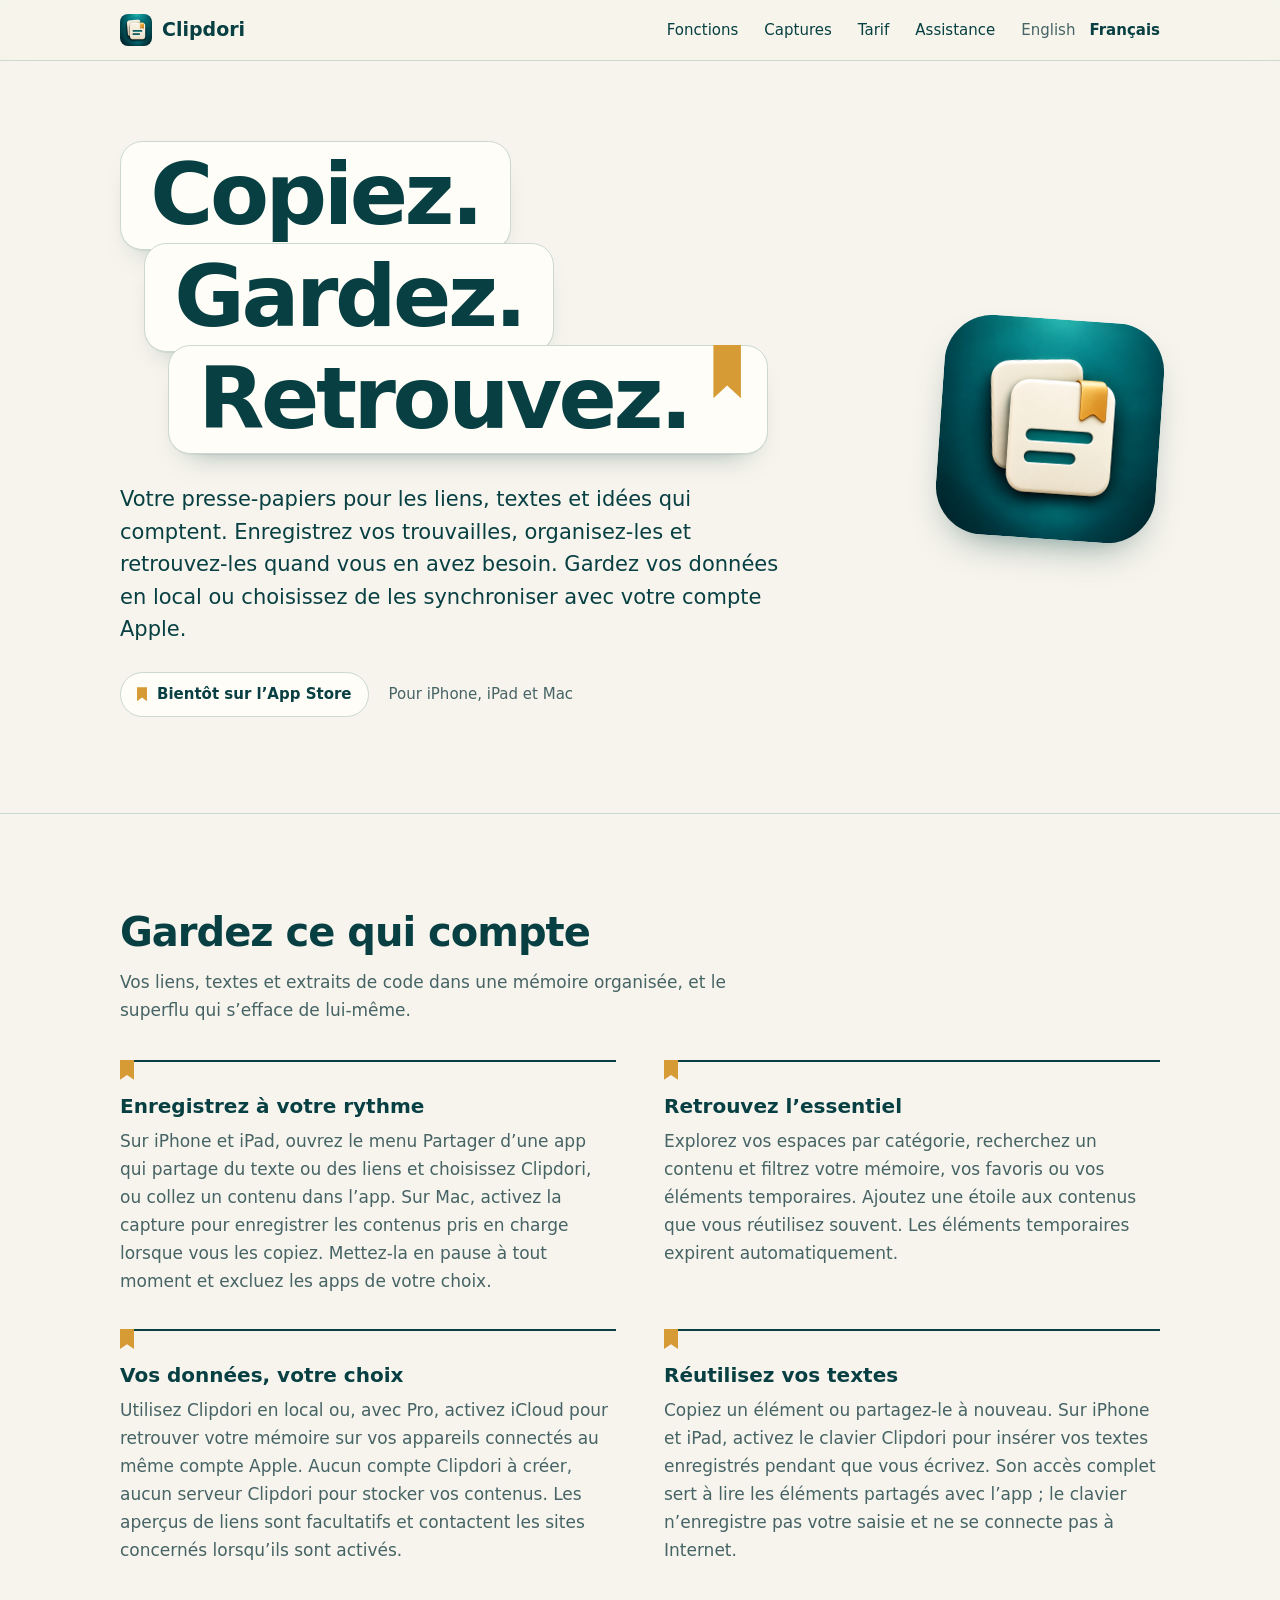
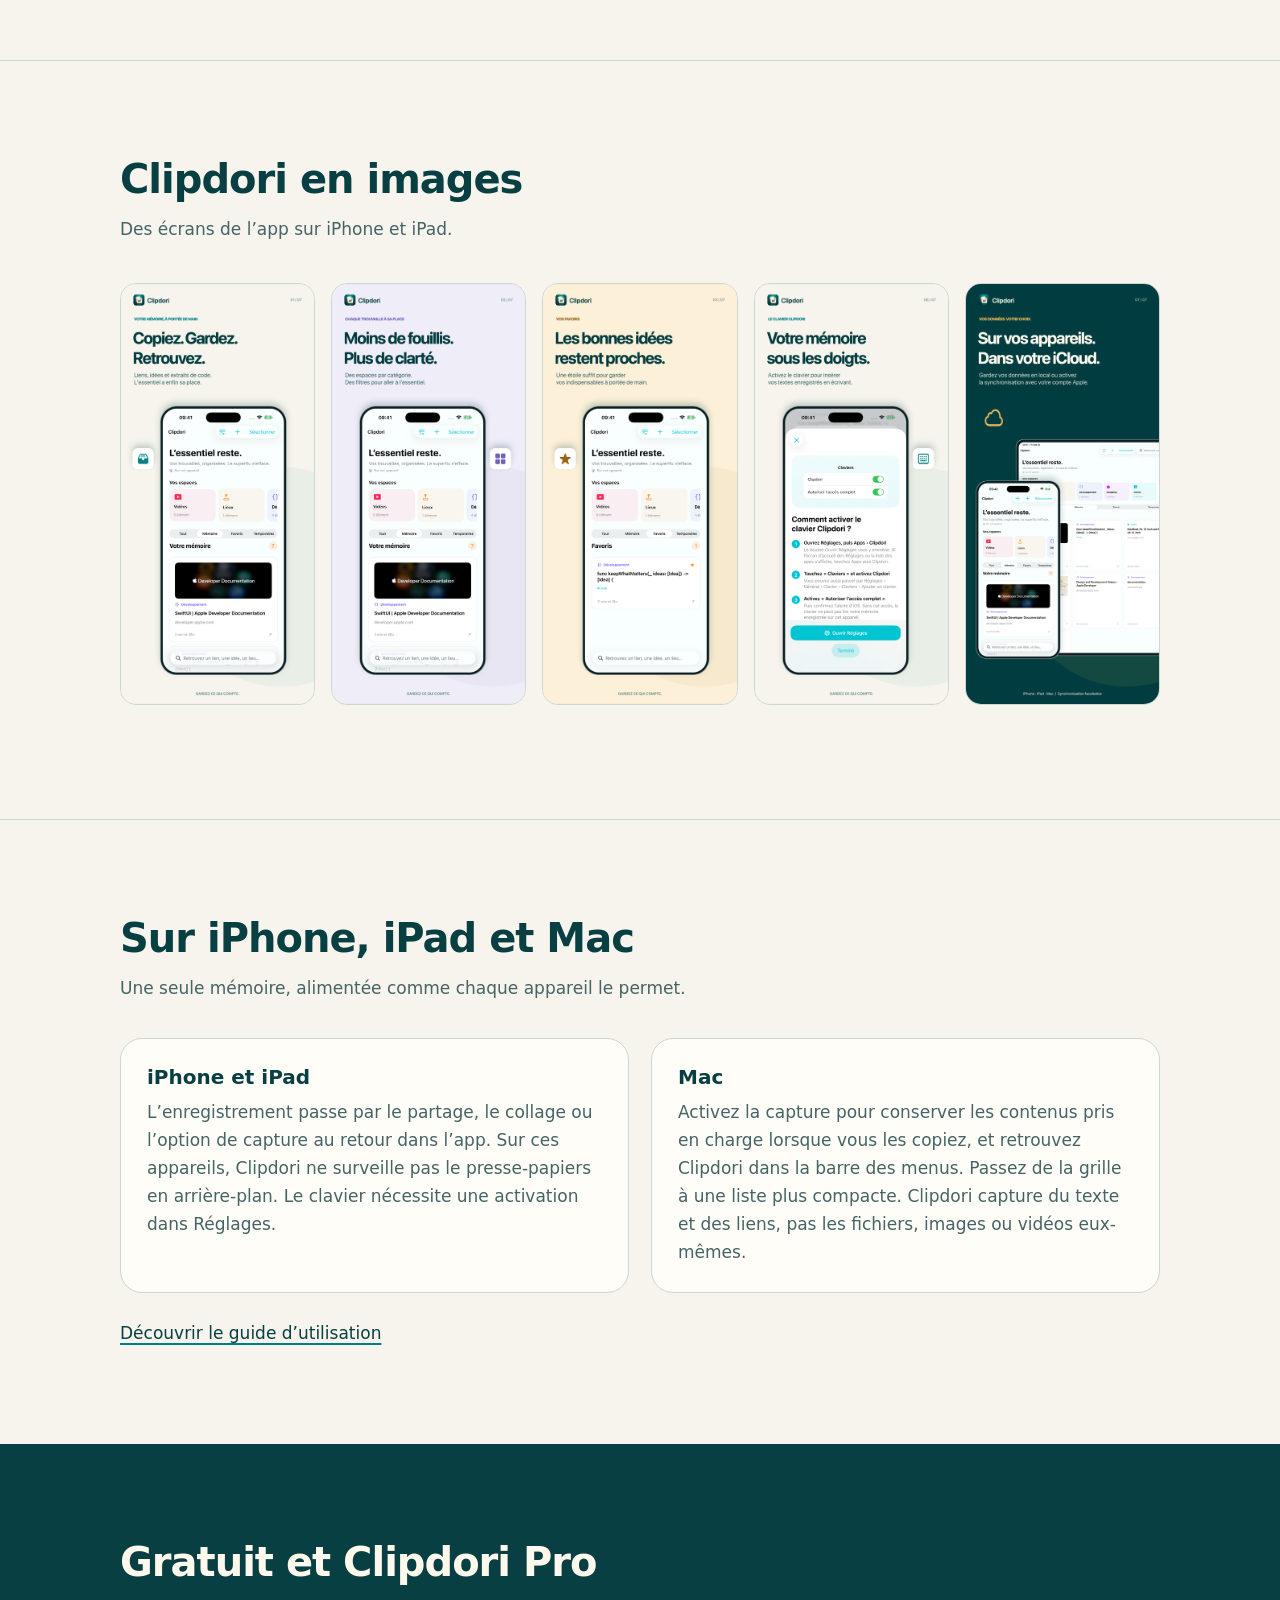
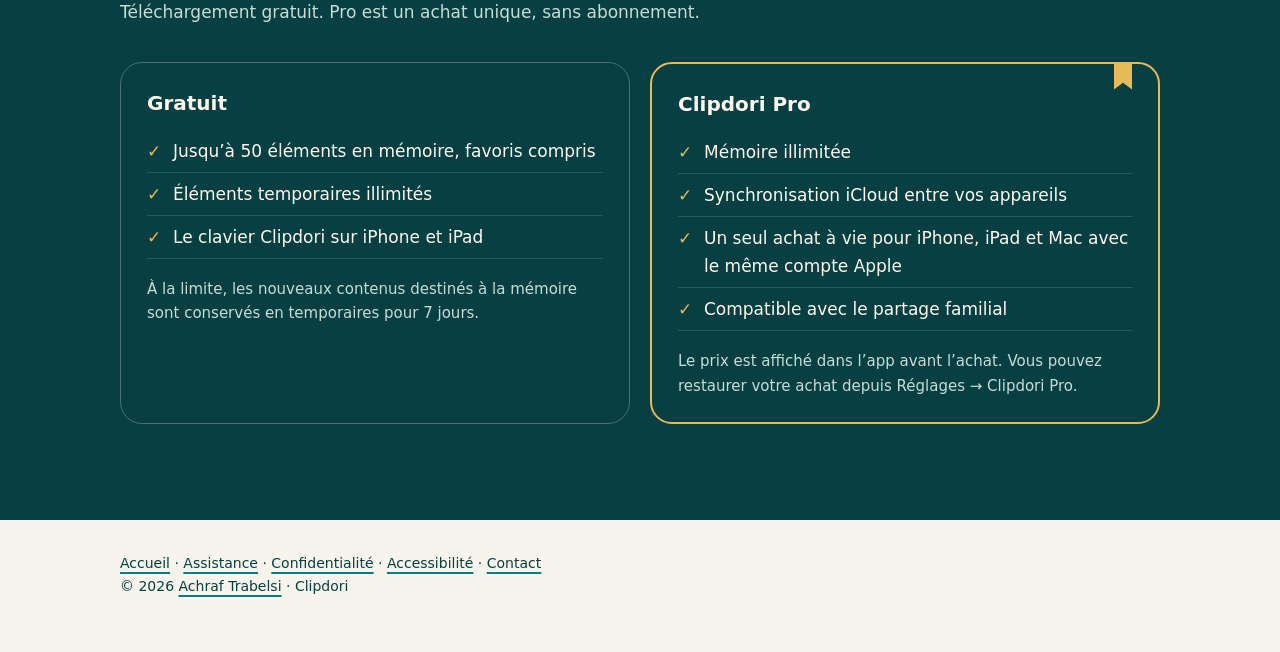
==== fr/index.html @ a02ed552 "feat: modern bilingual home page and shared footer Co-Authored-By: Claude Opus 5.5 <noreply@anthropi" ====
<!doctype html>
<html lang="fr">
<head>
<meta charset="utf-8">
<meta name="viewport" content="width=device-width,initial-scale=1">
<title>Clipdori — Copiez. Gardez. Retrouvez.</title>
<meta name="description" content="Clipdori : gardez vos textes, liens et extraits de code sur iPhone, iPad et Mac. Stockage sur votre appareil et synchronisation iCloud facultative. Bientôt sur l’App Store.">
<meta property="og:title" content="Clipdori — Copiez. Gardez. Retrouvez.">
<meta property="og:description" content="Votre presse-papiers pour les liens, textes et idées qui comptent, sur iPhone, iPad et Mac.">
<meta property="og:type" content="website">
<meta property="og:image" content="https://trabelsiachraf.com/clipdori-site/assets/icon.png">
<link rel="canonical" href="https://trabelsiachraf.com/clipdori-site/fr/">
<link rel="alternate" hreflang="en" href="https://trabelsiachraf.com/clipdori-site/">
<link rel="alternate" hreflang="fr" href="https://trabelsiachraf.com/clipdori-site/fr/">
<link rel="alternate" hreflang="x-default" href="https://trabelsiachraf.com/clipdori-site/">
<link rel="icon" type="image/png" href="../assets/icon.png">
<link rel="apple-touch-icon" href="../assets/icon.png">
<link rel="stylesheet" href="../style.css">
</head>
<body class="home">
<a class="skip" href="#main">Aller au contenu</a>

<header class="topbar">
  <div class="wrap bar">
    <a class="brand" href="https://trabelsiachraf.com/clipdori-site/fr/"><img src="../assets/icon.png" alt="" width="32" height="32">Clipdori</a>
    <nav class="sections" aria-label="Sections">
      <a href="#features">Fonctions</a>
      <a href="#screenshots">Captures</a>
      <a href="#pricing">Tarif</a>
      <a href="https://trabelsiachraf.com/clipdori-site/support.html#fr">Assistance</a>
    </nav>
    <nav class="lang" aria-label="Langue">
      <a href="https://trabelsiachraf.com/clipdori-site/" hreflang="en" lang="en">English</a>
      <a href="https://trabelsiachraf.com/clipdori-site/fr/" hreflang="fr" lang="fr" aria-current="page">Français</a>
    </nav>
  </div>
</header>

<main id="main">
<section class="hero">
  <div class="wrap">
    <img class="hero-icon" src="../assets/icon.png" alt="Icône de l’app Clipdori" width="256" height="256">
    <div>
      <h1><span>Copiez.</span> <span>Gardez.</span> <span>Retrouvez.</span></h1>
      <p class="lead">Votre presse-papiers pour les liens, textes et idées qui comptent. Enregistrez vos trouvailles, organisez-les et retrouvez-les quand vous en avez besoin. Gardez vos données en local ou choisissez de les synchroniser avec votre compte Apple.</p>
      <div class="cta">
        <p class="soon">Bientôt sur l’App Store</p>
        <p class="devices">Pour iPhone, iPad et Mac</p>
      </div>
    </div>
  </div>
</section>

<section class="band" id="features" aria-labelledby="features-title">
  <div class="wrap">
    <h2 id="features-title">Gardez ce qui compte</h2>
    <p class="intro">Vos liens, textes et extraits de code dans une mémoire organisée, et le superflu qui s’efface de lui-même.</p>
    <ul class="features">
      <li>
        <h3>Enregistrez à votre rythme</h3>
        <p>Sur iPhone et iPad, ouvrez le menu Partager d’une app qui partage du texte ou des liens et choisissez Clipdori, ou collez un contenu dans l’app. Sur Mac, activez la capture pour enregistrer les contenus pris en charge lorsque vous les copiez. Mettez-la en pause à tout moment et excluez les apps de votre choix.</p>
      </li>
      <li>
        <h3>Retrouvez l’essentiel</h3>
        <p>Explorez vos espaces par catégorie, recherchez un contenu et filtrez votre mémoire, vos favoris ou vos éléments temporaires. Ajoutez une étoile aux contenus que vous réutilisez souvent. Les éléments temporaires expirent automatiquement.</p>
      </li>
      <li>
        <h3>Vos données, votre choix</h3>
        <p>Utilisez Clipdori en local ou, avec Pro, activez iCloud pour retrouver votre mémoire sur vos appareils connectés au même compte Apple. Aucun compte Clipdori à créer, aucun serveur Clipdori pour stocker vos contenus. Les aperçus de liens sont facultatifs et contactent les sites concernés lorsqu’ils sont activés.</p>
      </li>
      <li>
        <h3>Réutilisez vos textes</h3>
        <p>Copiez un élément ou partagez-le à nouveau. Sur iPhone et iPad, activez le clavier Clipdori pour insérer vos textes enregistrés pendant que vous écrivez. Son accès complet sert à lire les éléments partagés avec l’app ; le clavier n’enregistre pas votre saisie et ne se connecte pas à Internet.</p>
      </li>
    </ul>
  </div>
</section>

<section class="band" id="screenshots" aria-labelledby="screenshots-title">
  <div class="wrap">
    <h2 id="screenshots-title">Clipdori en images</h2>
    <p class="intro">Des écrans de l’app sur iPhone et iPad.</p>
  </div>
  <ul class="shots" tabindex="0" aria-label="Captures d’écran, faites défiler horizontalement">
    <li><img src="../assets/fr/01-keep.png" width="480" height="1043" alt="« Copiez. Gardez. Retrouvez. » Clipdori sur iPhone : vos espaces par catégorie et votre mémoire avec un lien enregistré."></li>
    <li><img src="../assets/fr/02-organize.png" width="480" height="1043" loading="lazy" alt="« Moins de fouillis. Plus de clarté. » Les espaces par catégorie et les filtres Tout, Mémoire, Favoris et Temporaires."></li>
    <li><img src="../assets/fr/03-favorites.png" width="480" height="1043" loading="lazy" alt="« Les bonnes idées restent proches. » Le filtre Favoris avec un extrait de code marqué d’une étoile."></li>
    <li><img src="../assets/fr/06-keyboard.png" width="480" height="1043" loading="lazy" alt="« Votre mémoire sous les doigts. » Le guide de l’app pour activer le clavier Clipdori en trois étapes."></li>
    <li><img src="../assets/fr/07-icloud.png" width="480" height="1043" loading="lazy" alt="« Sur vos appareils. Dans votre iCloud. » Clipdori sur iPhone et iPad ; gardez vos données en local ou activez la synchronisation avec votre compte Apple."></li>
  </ul>
</section>

<section class="band" id="platforms" aria-labelledby="platforms-title">
  <div class="wrap">
    <h2 id="platforms-title">Sur iPhone, iPad et Mac</h2>
    <p class="intro">Une seule mémoire, alimentée comme chaque appareil le permet.</p>
    <div class="platforms">
      <div class="platform">
        <h3>iPhone et iPad</h3>
        <p>L’enregistrement passe par le partage, le collage ou l’option de capture au retour dans l’app. Sur ces appareils, Clipdori ne surveille pas le presse-papiers en arrière-plan. Le clavier nécessite une activation dans Réglages.</p>
      </div>
      <div class="platform">
        <h3>Mac</h3>
        <p>Activez la capture pour conserver les contenus pris en charge lorsque vous les copiez, et retrouvez Clipdori dans la barre des menus. Passez de la grille à une liste plus compacte. Clipdori capture du texte et des liens, pas les fichiers, images ou vidéos eux-mêmes.</p>
      </div>
    </div>
    <p class="guide"><a href="https://trabelsiachraf.com/clipdori-site/support.html#fr">Découvrir le guide d’utilisation</a></p>
  </div>
</section>

<section class="band pricing" id="pricing" aria-labelledby="pricing-title">
  <div class="wrap">
    <h2 id="pricing-title">Gratuit et Clipdori Pro</h2>
    <p class="intro">Téléchargement gratuit. Pro est un achat unique, sans abonnement.</p>
    <div class="plans">
      <div class="plan">
        <h3>Gratuit</h3>
        <ul>
          <li>Jusqu’à 50 éléments en mémoire, favoris compris</li>
          <li>Éléments temporaires illimités</li>
          <li>Le clavier Clipdori sur iPhone et iPad</li>
        </ul>
        <p class="note">À la limite, les nouveaux contenus destinés à la mémoire sont conservés en temporaires pour 7 jours.</p>
      </div>
      <div class="plan pro">
        <h3>Clipdori Pro</h3>
        <ul>
          <li>Mémoire illimitée</li>
          <li>Synchronisation iCloud entre vos appareils</li>
          <li>Un seul achat à vie pour iPhone, iPad et Mac avec le même compte Apple</li>
          <li>Compatible avec le partage familial</li>
        </ul>
        <p class="note">Le prix est affiché dans l’app avant l’achat. Vous pouvez restaurer votre achat depuis Réglages → Clipdori Pro.</p>
      </div>
    </div>
  </div>
</section>
</main>

<footer class="site-footer">
  <a href="https://trabelsiachraf.com/clipdori-site/fr/">Accueil</a> ·
  <a href="https://trabelsiachraf.com/clipdori-site/support.html">Assistance</a> ·
  <a href="https://trabelsiachraf.com/clipdori-site/privacy.html">Confidentialité</a> ·
  <a href="https://trabelsiachraf.com/clipdori-site/accessibility.html">Accessibilité</a> ·
  <a href="mailto:trabelsiachraf.devapps@gmail.com">Contact</a>
  <p>© 2026 <a href="https://trabelsiachraf.com/">Achraf Trabelsi</a> · Clipdori</p>
</footer>
</body>
</html>
---- style.css ----
:root{color-scheme:light}*{box-sizing:border-box}body{margin:0;background:#f6f4ec;color:#073f42;font:17px/1.65 -apple-system,BlinkMacSystemFont,system-ui,sans-serif}main,header,footer{max-width:880px;margin:auto;padding:28px}header{display:flex;justify-content:space-between;gap:20px;border-bottom:1px solid #cad8d0}a{color:#007e83}nav{display:flex;gap:18px;flex-wrap:wrap}h1{font-size:clamp(32px,6vw,54px);line-height:1.12;letter-spacing:-.035em}h2{font-size:25px;margin-top:40px}h3{font-size:19px}article{padding:20px 0}aside{border-left:4px solid #d79b35;padding:16px;background:#fff1d5}footer{font-size:14px;border-top:1px solid #cad8d0}details{padding:18px 0;border-bottom:1px solid #cad8d0}summary{cursor:pointer;font-weight:600}code{overflow-wrap:anywhere}.language{font-size:14px;font-weight:600;letter-spacing:.08em;text-transform:uppercase}

a:focus-visible,summary:focus-visible{outline:3px solid #007e83;outline-offset:5px}a{overflow-wrap:anywhere}@media(max-width:520px){header{flex-direction:column}main,header,footer{padding:20px}}

/* Shared footer (home and sub-pages) */
.site-footer a{color:#073f42;text-decoration-color:#007e83;text-underline-offset:3px}
.site-footer p{margin:10px 0 0}

/* Home page (body.home) — palette: ivory #F6F4EC, ink #073F42, turquoise #007E83, gold #D79B35 */
.home{--ivory:#f6f4ec;--paper:#fffdf7;--ink:#073f42;--teal:#007e83;--gold:#d79b35;--gold-lit:#e8b957;--cream:#fff9ed;--muted:#466365;--line:#cad8d0;--round:ui-rounded,"SF Pro Rounded",-apple-system,BlinkMacSystemFont,system-ui,sans-serif}
.home a{color:var(--ink);text-decoration-color:var(--teal);text-decoration-thickness:2px;text-underline-offset:4px}
.home .wrap{max-width:1080px;margin:0 auto;padding:0 20px}
.home .skip{position:absolute;left:12px;top:-60px;z-index:20;background:var(--ink);color:var(--cream);padding:10px 16px;border-radius:10px}
.home .skip:focus{top:12px}
.home h1,.home h2,.home h3{font-family:var(--round);color:var(--ink)}
.home h2{font-size:clamp(28px,5vw,40px);line-height:1.1;letter-spacing:-.025em;margin:0 0 14px}
.home h3{font-size:20px;line-height:1.25;margin:0 0 8px}
.home p{margin:0 0 14px}
.home .intro{color:var(--muted);max-width:36em;margin-bottom:36px}

/* Header */
.home .topbar{position:sticky;top:0;z-index:10;display:block;max-width:none;margin:0;padding:0;border-bottom:1px solid var(--line);background:rgba(246,244,236,.9);-webkit-backdrop-filter:saturate(160%) blur(14px);backdrop-filter:saturate(160%) blur(14px)}
.home .bar{display:flex;align-items:center;justify-content:space-between;gap:16px;height:60px}
.home .brand{display:flex;align-items:center;gap:10px;font-family:var(--round);font-weight:700;font-size:19px;text-decoration:none}
.home .brand img{border-radius:8px}
.home .sections{display:none;gap:26px;font-size:15px}
.home .sections a,.home .lang a{text-decoration:none}
.home .sections a:hover,.home .lang a:hover{text-decoration:underline}
.home .lang{display:flex;gap:14px;font-size:15px}
.home .lang a{color:var(--muted)}
.home .lang a[aria-current]{color:var(--ink);font-weight:700}
@media(min-width:760px){.home .sections{display:flex;margin-inline-start:auto;margin-inline-end:10px}}

/* Hero: the headline as stacked clipboard cards, the last one bookmarked in gold like the icon */
.home main{max-width:none;margin:0;padding:0}
.home .hero{padding:48px 0 64px}
.home .hero .wrap{display:grid;gap:28px;align-items:center}
.home .hero-icon{width:72px;height:72px;border-radius:22%;box-shadow:0 18px 40px -22px rgba(7,63,66,.7)}
.home h1{font-size:clamp(38px,10.5vw,86px);line-height:1;letter-spacing:-.04em;font-weight:800;margin:0 0 30px}
.home h1 span{display:block;width:max-content;max-width:100%;position:relative;background:var(--paper);border:1px solid var(--line);border-radius:.26em;padding:.1em .34em .14em;box-shadow:0 1px 0 rgba(7,63,66,.06),0 16px 30px -22px rgba(7,63,66,.55);animation:settle .5s cubic-bezier(.2,.8,.2,1) both}
.home h1 span+span{margin-top:-.08em}
.home h1 span:nth-child(2){margin-inline-start:.28em;animation-delay:.09s}
.home h1 span:nth-child(3){margin-inline-start:.56em;padding-inline-end:.9em;animation-delay:.18s}
.home h1 span:nth-child(3)::after{content:"";position:absolute;top:-1px;inset-inline-end:.3em;width:.32em;height:.62em;background:var(--gold);clip-path:polygon(0 0,100% 0,100% 100%,50% 76%,0 100%)}
@keyframes settle{from{opacity:0;transform:translateY(-14px) rotate(-1.5deg)}to{opacity:1;transform:none}}
@media(prefers-reduced-motion:reduce){.home h1 span{animation:none}}
.home .lead{font-size:clamp(18px,2.2vw,21px);line-height:1.55;max-width:32em;margin-bottom:26px}
.home .cta{display:flex;flex-wrap:wrap;align-items:center;gap:12px 20px}
.home .soon{display:inline-flex;align-items:center;gap:10px;margin:0;padding:9px 16px;border-radius:999px;background:var(--paper);border:1px solid var(--line);font-weight:650;font-size:15px}
.home .soon::before{content:"";width:10px;height:14px;background:var(--gold);clip-path:polygon(0 0,100% 0,100% 100%,50% 74%,0 100%)}
.home .devices{margin:0;color:var(--muted);font-size:15px}
@media(min-width:860px){
  .home .hero{padding:80px 0 96px}
  .home .hero .wrap{grid-template-columns:1fr auto;gap:56px}
  .home .hero-icon{order:2;width:220px;height:220px;transform:rotate(4deg)}
}

/* Features */
.home .band{padding:64px 0;border-top:1px solid var(--line)}
.home .features{list-style:none;margin:0;padding:0;display:grid;gap:34px 48px}
.home .features li{position:relative;padding-top:22px;border-top:2px solid var(--ink)}
.home .features li::before{content:"";position:absolute;top:-2px;inset-inline-start:0;width:14px;height:20px;background:var(--gold);clip-path:polygon(0 0,100% 0,100% 100%,50% 76%,0 100%)}
.home .features h3{margin-top:10px}
.home .features p{color:var(--muted);margin:0}
@media(min-width:720px){.home .features{grid-template-columns:1fr 1fr}.home .band{padding:96px 0}}

/* Screenshot strip */
.home .shots{list-style:none;margin:0;padding:4px 20px 18px;display:flex;gap:16px;overflow-x:auto;scroll-snap-type:x mandatory;scroll-padding-inline:20px;max-width:1080px;margin-inline:auto}
.home .shots li{flex:0 0 min(64vw,220px);scroll-snap-align:start}
.home .shots img{display:block;width:100%;height:auto;border-radius:16px;border:1px solid var(--line)}
.home .shots:focus-visible{outline:3px solid var(--teal);outline-offset:2px;border-radius:12px}
@media(min-width:1100px){.home .shots{overflow:visible}.home .shots li{flex:1 1 0}}

/* Platforms */
.home .platforms{display:grid;gap:22px}
.home .platform{background:var(--paper);border:1px solid var(--line);border-radius:22px;padding:26px}
.home .platform p{color:var(--muted);margin:0}
.home .guide{margin:26px 0 0}
@media(min-width:720px){.home .platforms{grid-template-columns:1fr 1fr}}

/* Pricing on ink */
.home .pricing{background:var(--ink);color:var(--cream);border-top:0}
.home .pricing h2,.home .pricing h3{color:var(--cream)}
.home .pricing .intro{color:#c9dcd6}
.home .plans{display:grid;gap:20px}
.home .plan{position:relative;border:1px solid rgba(255,249,237,.28);border-radius:22px;padding:28px 26px 24px}
.home .plan.pro{border:2px solid var(--gold-lit)}
.home .plan.pro::after{content:"";position:absolute;top:-2px;inset-inline-end:26px;width:18px;height:28px;background:var(--gold-lit);clip-path:polygon(0 0,100% 0,100% 100%,50% 76%,0 100%)}
.home .plan ul{list-style:none;margin:14px 0 18px;padding:0}
.home .plan li{position:relative;padding:7px 0;padding-inline-start:26px;border-bottom:1px solid rgba(255,249,237,.14)}
.home .plan li::before{content:"✓";position:absolute;inset-inline-start:0;color:var(--gold-lit);font-weight:700}
.home .plan .note{color:#c9dcd6;font-size:15px;margin:0}
.home .pricing a{color:var(--cream);text-decoration-color:var(--gold-lit)}
.home .pricing a:focus-visible{outline-color:var(--gold-lit)}
@media(min-width:720px){.home .plans{grid-template-columns:1fr 1fr}}

/* Footer on the home page */
.home .site-footer{max-width:1080px;padding:32px 20px 40px;border-top:0}
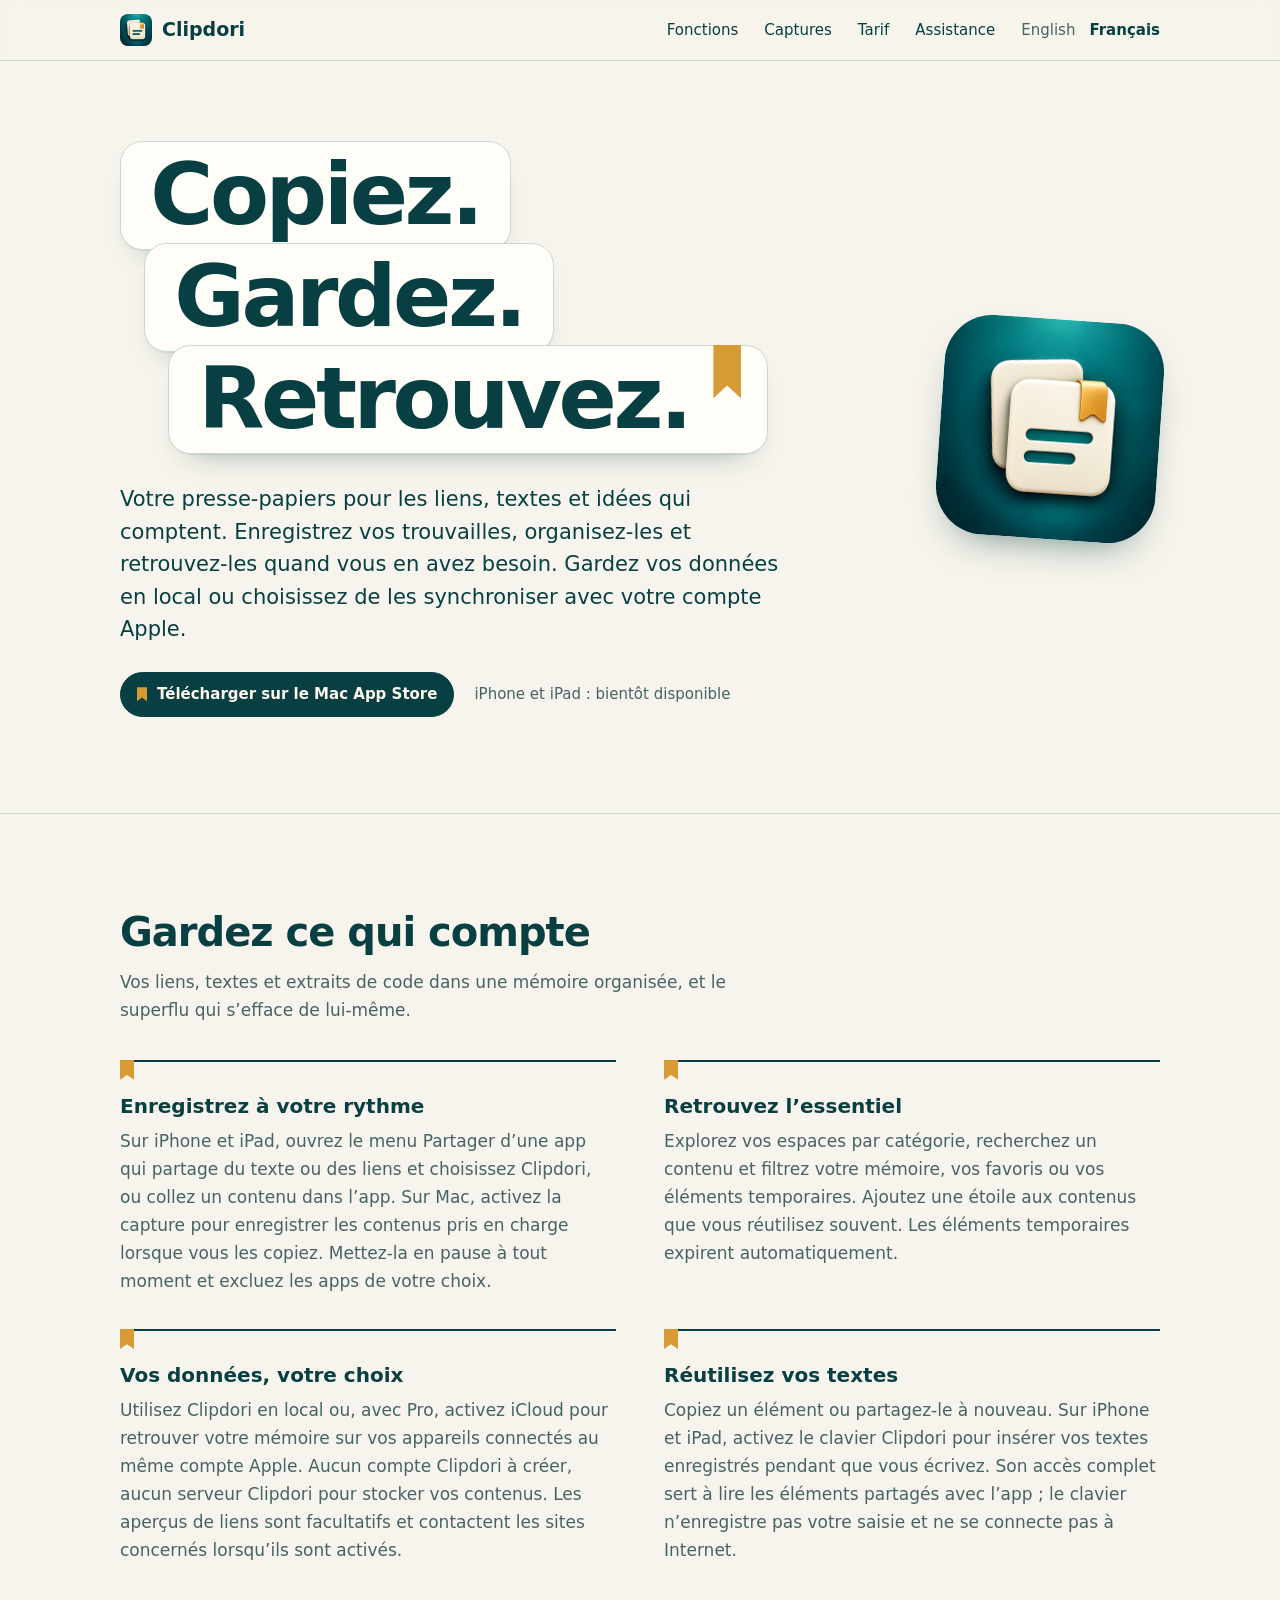
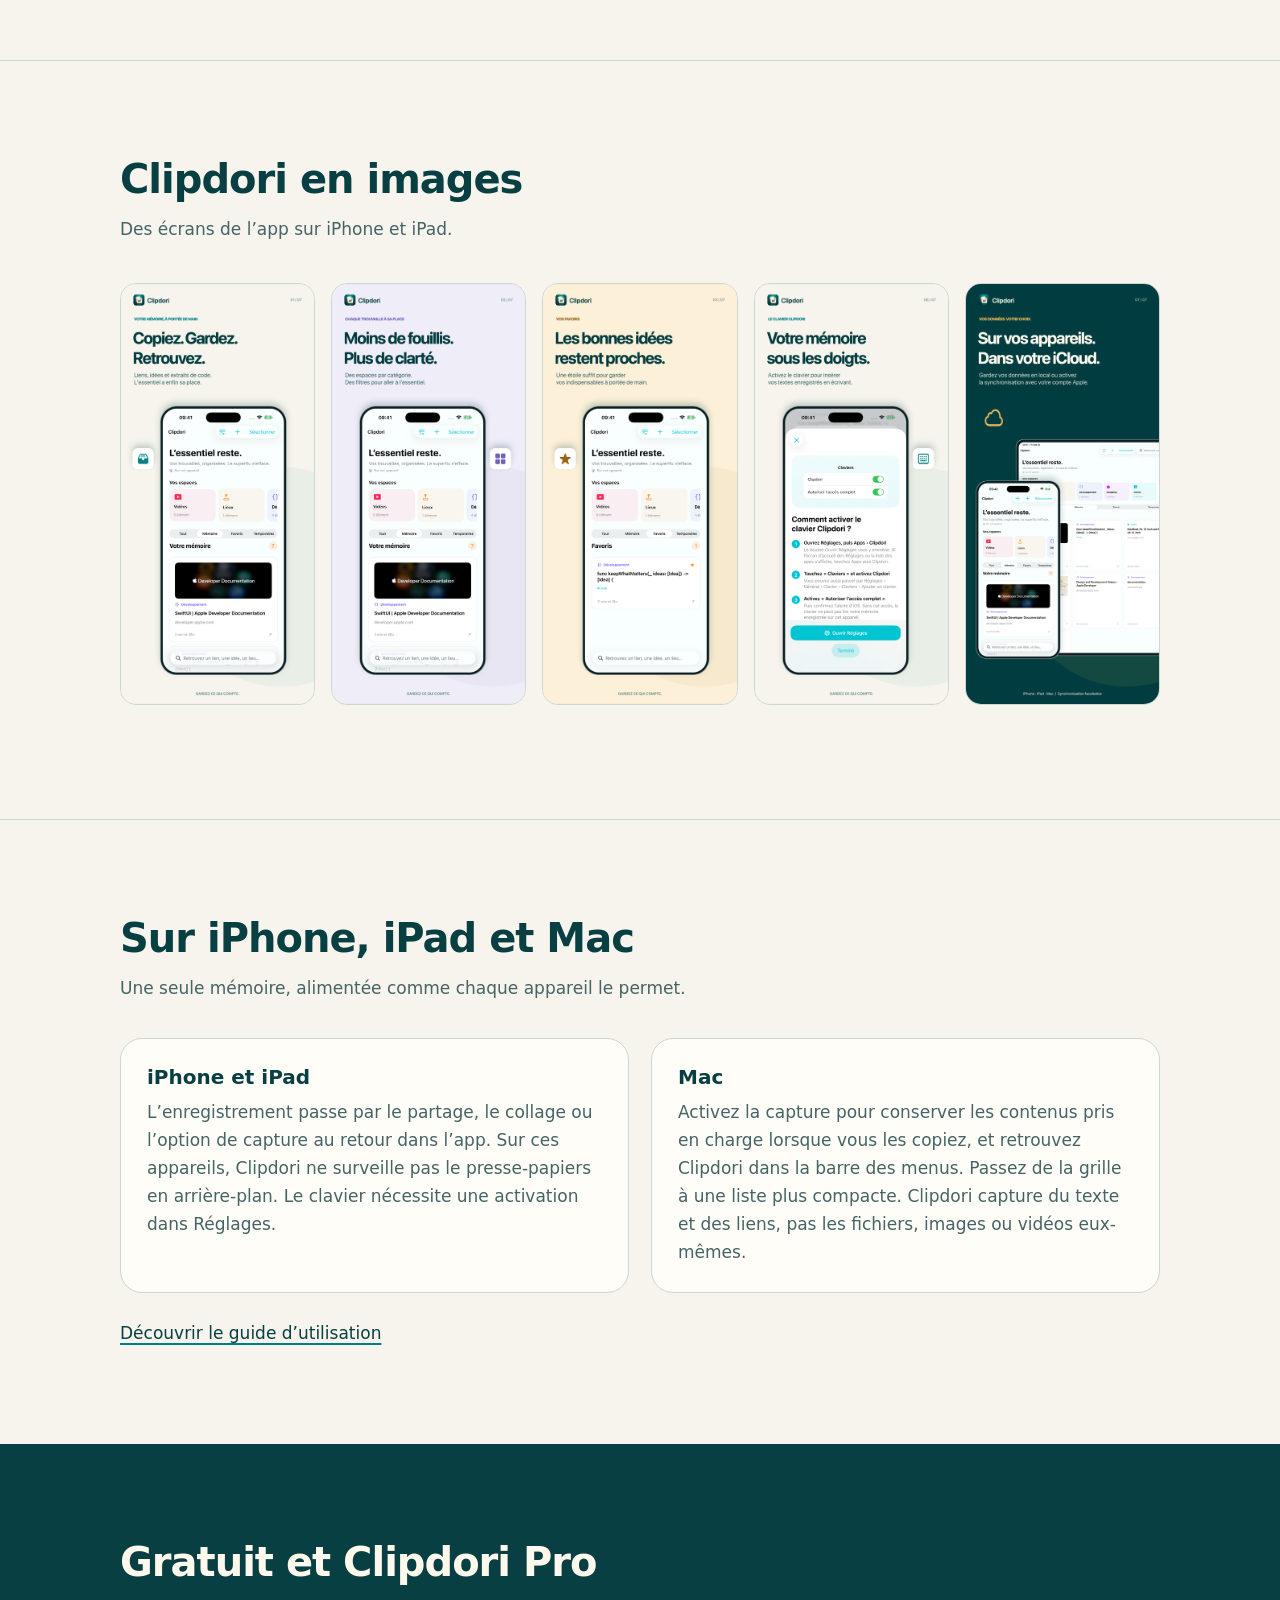
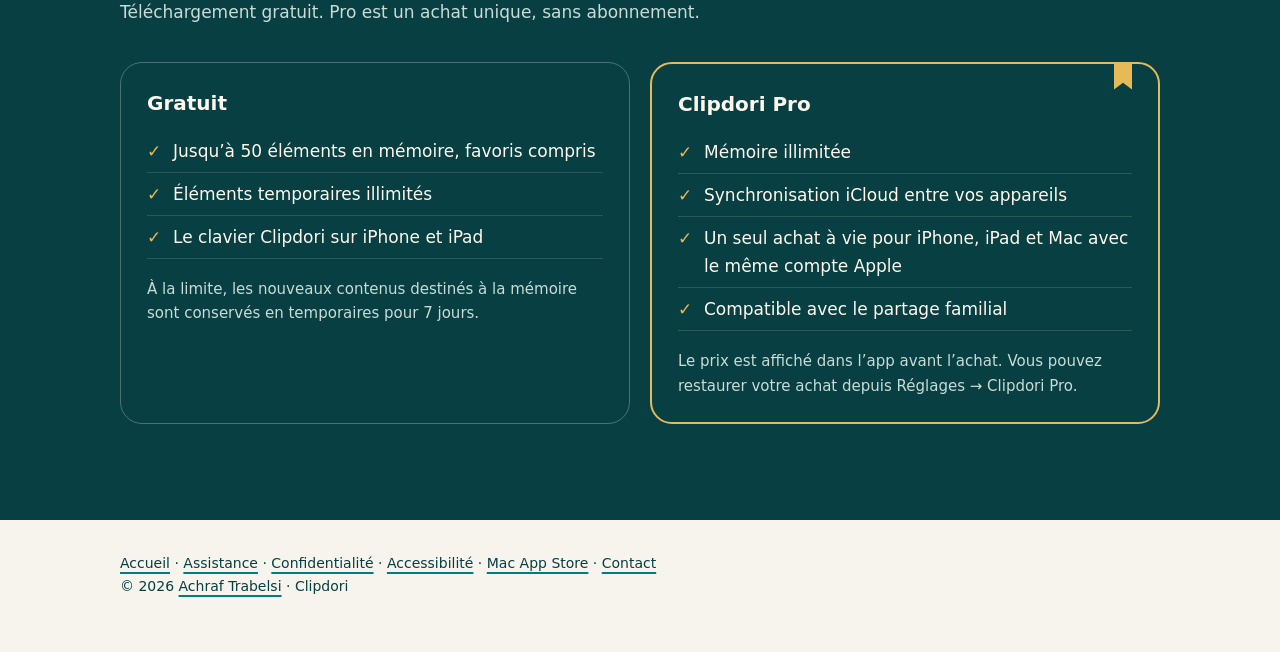
==== commit 3a2df802: "fix: Mac App Store link, footer link and sticky-header anchor offset Co-Authored-By: Claude Sonnet 5" ====
--- a/fr/index.html
+++ b/fr/index.html
@@ -4,7 +4,7 @@
 <meta charset="utf-8">
 <meta name="viewport" content="width=device-width,initial-scale=1">
 <title>Clipdori — Copiez. Gardez. Retrouvez.</title>
-<meta name="description" content="Clipdori : gardez vos textes, liens et extraits de code sur iPhone, iPad et Mac. Stockage sur votre appareil et synchronisation iCloud facultative. Bientôt sur l’App Store.">
+<meta name="description" content="Clipdori : gardez vos textes, liens et extraits de code sur iPhone, iPad et Mac. Stockage sur votre appareil et synchronisation iCloud facultative. Disponible sur Mac ; iPhone et iPad bientôt disponibles.">
 <meta property="og:title" content="Clipdori — Copiez. Gardez. Retrouvez.">
 <meta property="og:description" content="Votre presse-papiers pour les liens, textes et idées qui comptent, sur iPhone, iPad et Mac.">
 <meta property="og:type" content="website">
@@ -44,8 +44,8 @@
       <h1><span>Copiez.</span> <span>Gardez.</span> <span>Retrouvez.</span></h1>
       <p class="lead">Votre presse-papiers pour les liens, textes et idées qui comptent. Enregistrez vos trouvailles, organisez-les et retrouvez-les quand vous en avez besoin. Gardez vos données en local ou choisissez de les synchroniser avec votre compte Apple.</p>
       <div class="cta">
-        <p class="soon">Bientôt sur l’App Store</p>
-        <p class="devices">Pour iPhone, iPad et Mac</p>
+        <a class="soon" href="https://apps.apple.com/app/id6816525366">Télécharger sur le Mac App Store</a>
+        <p class="devices">iPhone et iPad : bientôt disponible</p>
       </div>
     </div>
   </div>
@@ -142,6 +142,7 @@
   <a href="https://trabelsiachraf.com/clipdori-site/support.html">Assistance</a> ·
   <a href="https://trabelsiachraf.com/clipdori-site/privacy.html">Confidentialité</a> ·
   <a href="https://trabelsiachraf.com/clipdori-site/accessibility.html">Accessibilité</a> ·
+  <a href="https://apps.apple.com/app/id6816525366">Mac App Store</a> ·
   <a href="mailto:trabelsiachraf.devapps@gmail.com">Contact</a>
   <p>© 2026 <a href="https://trabelsiachraf.com/">Achraf Trabelsi</a> · Clipdori</p>
 </footer>
--- a/style.css
+++ b/style.css
@@ -48,6 +48,8 @@
 .home .cta{display:flex;flex-wrap:wrap;align-items:center;gap:12px 20px}
 .home .soon{display:inline-flex;align-items:center;gap:10px;margin:0;padding:9px 16px;border-radius:999px;background:var(--paper);border:1px solid var(--line);font-weight:650;font-size:15px}
 .home .soon::before{content:"";width:10px;height:14px;background:var(--gold);clip-path:polygon(0 0,100% 0,100% 100%,50% 74%,0 100%)}
+.home a.soon{text-decoration:none;background:var(--ink);color:var(--cream);border-color:var(--ink)}
+.home [id]{scroll-margin-top:72px}
 .home .devices{margin:0;color:var(--muted);font-size:15px}
 @media(min-width:860px){
   .home .hero{padding:80px 0 96px}
